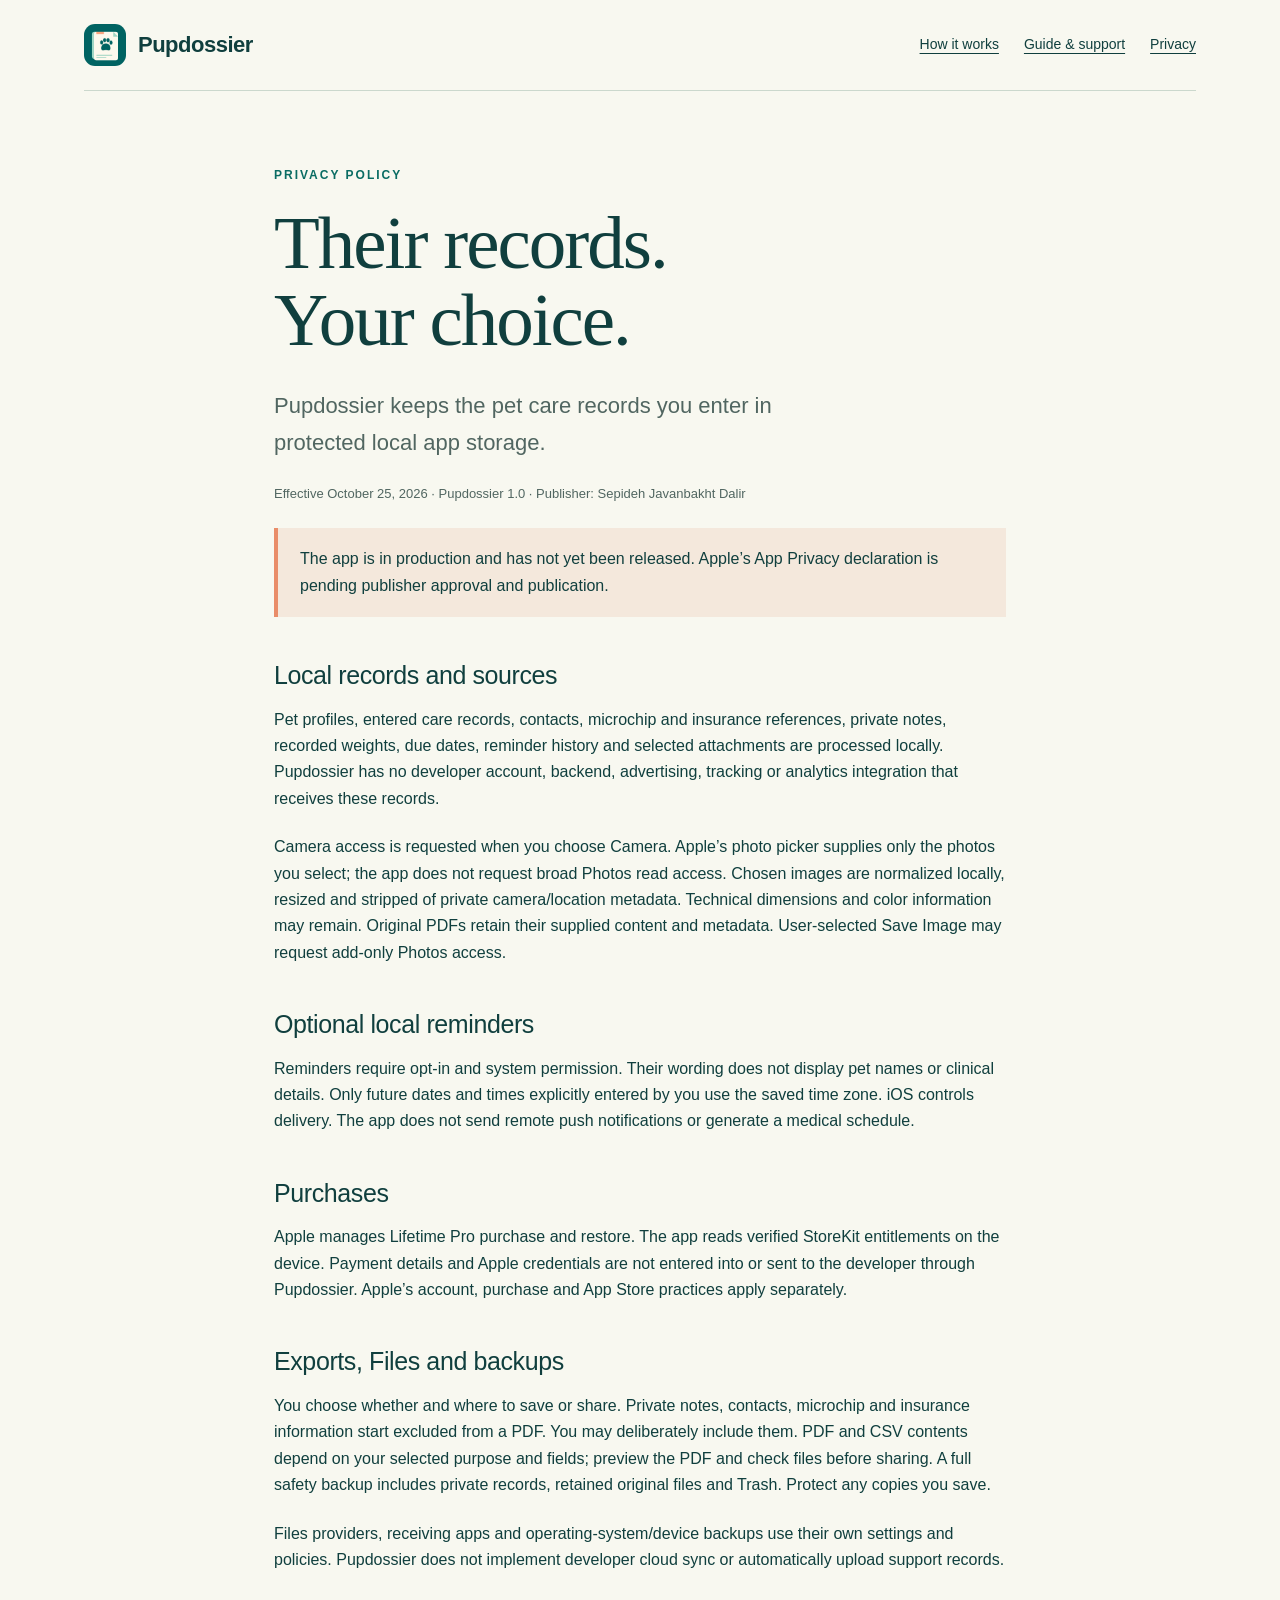
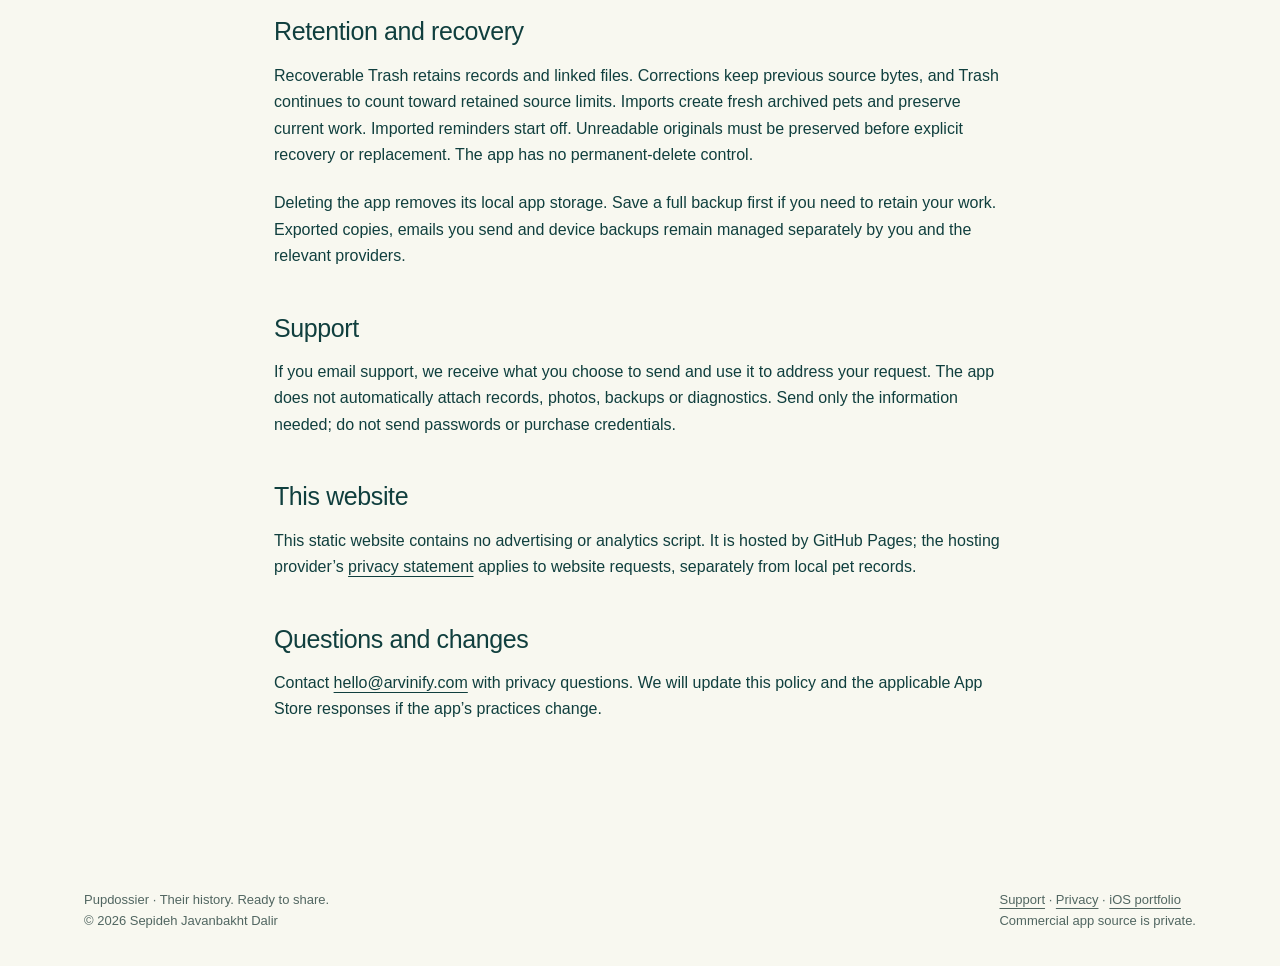
==== privacy.html @ 6c0bcf2a "Publish source-free Pupdossier product guide and privacy pages" ====
<!doctype html><html lang="en"><head><meta charset="utf-8"><meta name="viewport" content="width=device-width,initial-scale=1"><meta name="description" content="How Pupdossier handles local records, selected photos and PDFs, reminders, Apple purchases and deliberate exports."><title>Pupdossier — Privacy policy</title><link rel="icon" href="assets/icon.png"><link rel="stylesheet" href="styles.css"></head><body><header class="wrap"><nav aria-label="Main navigation"><a class="brand" href="index.html"><img src="assets/icon.png" width="42" height="42" alt="">Pupdossier</a><div class="links"><a href="index.html#how">How it works</a><a href="support.html">Guide &amp; support</a><a href="privacy.html">Privacy</a></div></nav></header><main class="document"><p class="eyebrow">Privacy policy</p><h1>Their records.<br>Your choice.</h1><p class="lead">Pupdossier keeps the pet care records you enter in protected local app storage.</p><p class="small">Effective October 25, 2026 · Pupdossier 1.0 · Publisher: Sepideh Javanbakht Dalir</p><div class="notice">The app is in production and has not yet been released. Apple’s App Privacy declaration is pending publisher approval and publication.</div><h2>Local records and sources</h2><p>Pet profiles, entered care records, contacts, microchip and insurance references, private notes, recorded weights, due dates, reminder history and selected attachments are processed locally. Pupdossier has no developer account, backend, advertising, tracking or analytics integration that receives these records.</p><p>Camera access is requested when you choose Camera. Apple’s photo picker supplies only the photos you select; the app does not request broad Photos read access. Chosen images are normalized locally, resized and stripped of private camera/location metadata. Technical dimensions and color information may remain. Original PDFs retain their supplied content and metadata. User-selected Save Image may request add-only Photos access.</p><h2>Optional local reminders</h2><p>Reminders require opt-in and system permission. Their wording does not display pet names or clinical details. Only future dates and times explicitly entered by you use the saved time zone. iOS controls delivery. The app does not send remote push notifications or generate a medical schedule.</p><h2>Purchases</h2><p>Apple manages Lifetime Pro purchase and restore. The app reads verified StoreKit entitlements on the device. Payment details and Apple credentials are not entered into or sent to the developer through Pupdossier. Apple’s account, purchase and App Store practices apply separately.</p><h2>Exports, Files and backups</h2><p>You choose whether and where to save or share. Private notes, contacts, microchip and insurance information start excluded from a PDF. You may deliberately include them. PDF and CSV contents depend on your selected purpose and fields; preview the PDF and check files before sharing. A full safety backup includes private records, retained original files and Trash. Protect any copies you save.</p><p>Files providers, receiving apps and operating-system/device backups use their own settings and policies. Pupdossier does not implement developer cloud sync or automatically upload support records.</p><h2>Retention and recovery</h2><p>Recoverable Trash retains records and linked files. Corrections keep previous source bytes, and Trash continues to count toward retained source limits. Imports create fresh archived pets and preserve current work. Imported reminders start off. Unreadable originals must be preserved before explicit recovery or replacement. The app has no permanent-delete control.</p><p>Deleting the app removes its local app storage. Save a full backup first if you need to retain your work. Exported copies, emails you send and device backups remain managed separately by you and the relevant providers.</p><h2>Support</h2><p>If you email support, we receive what you choose to send and use it to address your request. The app does not automatically attach records, photos, backups or diagnostics. Send only the information needed; do not send passwords or purchase credentials.</p><h2>This website</h2><p>This static website contains no advertising or analytics script. It is hosted by GitHub Pages; the hosting provider’s <a href="https://docs.github.com/en/site-policy/privacy-policies/github-general-privacy-statement">privacy statement</a> applies to website requests, separately from local pet records.</p><h2>Questions and changes</h2><p>Contact <a href="mailto:hello@arvinify.com">hello@arvinify.com</a> with privacy questions. We will update this policy and the applicable App Store responses if the app’s practices change.</p></main><footer><div class="wrap"><span>Pupdossier · Their history. Ready to share.<br>© 2026 Sepideh Javanbakht Dalir</span><span><a href="support.html">Support</a> · <a href="privacy.html">Privacy</a> · <a href="https://github.com/sepidehdalir/ios-app-portfolio">iOS portfolio</a><br>Commercial app source is private.</span></div></footer></body></html>
---- styles.css ----
@charset "UTF-8";:root{--paper:#f8f8f0;--ink:#103f3e;--teal:#0a6c63;--mint:#c9e6d8;--coral:#e98d69;--line:#cbd8cd;--muted:#516661}*{box-sizing:border-box}html{scroll-behavior:smooth}body{margin:0;background:var(--paper);color:var(--ink);font-family:ui-sans-serif,-apple-system,BlinkMacSystemFont,"Segoe UI",sans-serif;line-height:1.65}a{color:inherit;text-underline-offset:4px}a:focus-visible,button:focus-visible,summary:focus-visible{outline:3px solid #b55332;outline-offset:5px}.wrap{max-width:1240px;margin:auto;padding:0 5vw}nav{display:flex;align-items:center;justify-content:space-between;gap:24px;padding-top:24px;padding-bottom:24px;border-bottom:1px solid var(--line)}.brand{display:flex;align-items:center;gap:12px;font-size:22px;font-weight:750;text-decoration:none;letter-spacing:-.5px}.brand img{border-radius:11px}nav .links{display:flex;gap:25px;flex-wrap:wrap;font-size:14px}.status{font-size:12px;letter-spacing:1.3px;text-transform:uppercase;display:inline-block;border:1px solid var(--teal);border-radius:30px;padding:6px 12px;margin-bottom:20px}.eyebrow{font-size:12px;font-weight:750;letter-spacing:2px;text-transform:uppercase;color:var(--teal);margin:0 0 18px}h1,h2,h3,p{margin-top:0}h1,h2{font-family:Georgia,"Times New Roman",serif;font-weight:500;line-height:1.03;letter-spacing:-2px}h1{font-size:clamp(58px,6.8vw,98px);margin-bottom:30px}h2{font-size:clamp(40px,4.8vw,64px);margin-bottom:26px}h3{font-size:22px;line-height:1.3}p{margin-bottom:22px}.lead{font-size:clamp(18px,2vw,22px);max-width:550px;color:var(--muted)}.hero{display:grid;grid-template-columns:1fr 1fr;gap:8%;padding-top:72px;padding-bottom:90px;align-items:center}.button{display:inline-flex;align-items:center;justify-content:center;min-height:48px;padding:11px 22px;border-radius:7px;background:var(--teal);color:white;font-weight:650;text-decoration:none;border:1px solid var(--teal)}.actions{display:flex;align-items:center;gap:24px;flex-wrap:wrap;margin:28px 0}.small{font-size:13px;color:var(--muted)}.proof{background:var(--mint);border-radius:100px 12px 12px 12px;padding:45px 34px 28px;position:relative}.proof img{display:block;width:88%;margin:0 auto;box-shadow:0 15px 34px #103f3e25;transform:rotate(-3deg)}.proof figcaption{font-size:12px;margin:24px 0 0}.index-tab{position:absolute;top:22px;right:16px;background:var(--coral);font:28px Georgia,serif;letter-spacing:1px;writing-mode:vertical-rl;border-radius:8px;padding:20px 10px}.strip{background:var(--ink);color:var(--paper);padding:28px 0}.strip .wrap{display:flex;justify-content:space-between;gap:25px;flex-wrap:wrap}.strip span{font-size:16px}.section{padding-top:100px;padding-bottom:100px;border-bottom:1px solid var(--line)}.section-head{max-width:700px;margin-bottom:40px}.tour-grid{display:grid;grid-template-columns:1fr 1fr;gap:9%;align-items:start}.step{display:grid;grid-template-columns:52px 1fr;gap:15px;padding:25px 0;border-top:1px solid var(--line)}.step .number{font:30px Georgia,serif;color:#ac4b2a}.step p{color:var(--muted);margin-bottom:0}.device-pair{display:flex;gap:18px;align-items:flex-start;padding:25px;background:#e7e9de;border-radius:16px}.device-pair img{width:calc(50% - 9px);border:7px solid #172f2d;border-radius:25px;box-shadow:0 14px 28px #103f3e1a}.device-pair img:nth-child(2){margin-top:100px}.note{margin-top:16px;font-size:12px;color:var(--muted)}.records{display:grid;grid-template-columns:1fr 1fr;gap:7%;align-items:start}.source-image{max-width:350px;width:100%;border:8px solid #193a37;border-radius:28px;display:block;margin:auto}.record-types{display:flex;gap:10px;flex-wrap:wrap;margin:28px 0}.record-types span{border:1px solid var(--line);border-radius:30px;padding:7px 14px;font-size:14px}.choice{display:grid;grid-template-columns:1.1fr 1fr;gap:0;margin-top:35px;border:1px solid var(--line);border-radius:16px;overflow:hidden}.choice>div{padding:40px}.choice>div:first-child{background:var(--mint)}ul{padding-left:22px}li{padding-bottom:9px}.quiet{background:#e8ecdf}.document{max-width:860px;padding:75px 5vw 110px;margin:auto}.document h1{font-size:clamp(48px,6vw,75px)}.document h2{font-family:inherit;font-size:25px;letter-spacing:-.4px;line-height:1.3;margin:42px 0 15px}.notice{border-left:4px solid var(--coral);padding:18px 22px;background:#f4e8dc;margin:24px 0}.document details{border-top:1px solid var(--line);padding:20px 0}.document summary{cursor:pointer;font-size:20px;font-weight:650}.document details p{margin:18px 0 0}footer{padding:34px 0;font-size:13px;color:var(--muted)}footer .wrap{display:flex;justify-content:space-between;gap:30px;flex-wrap:wrap}@media(max-width:760px){.hero,.tour-grid,.records,.choice{grid-template-columns:1fr}.hero{gap:35px;padding-top:42px;padding-bottom:50px}.proof{margin:0}.proof img{max-height:620px;width:auto;max-width:90%}.section{padding-top:60px;padding-bottom:60px}.device-pair{margin-top:28px}.source-image{margin-top:30px;max-width:310px}nav{align-items:flex-start;flex-wrap:wrap}.links{gap:16px!important}.strip .wrap{gap:12px}.choice>div{padding:28px}h1,h2{letter-spacing:-1.6px}}@media(prefers-reduced-motion:reduce){html{scroll-behavior:auto}}
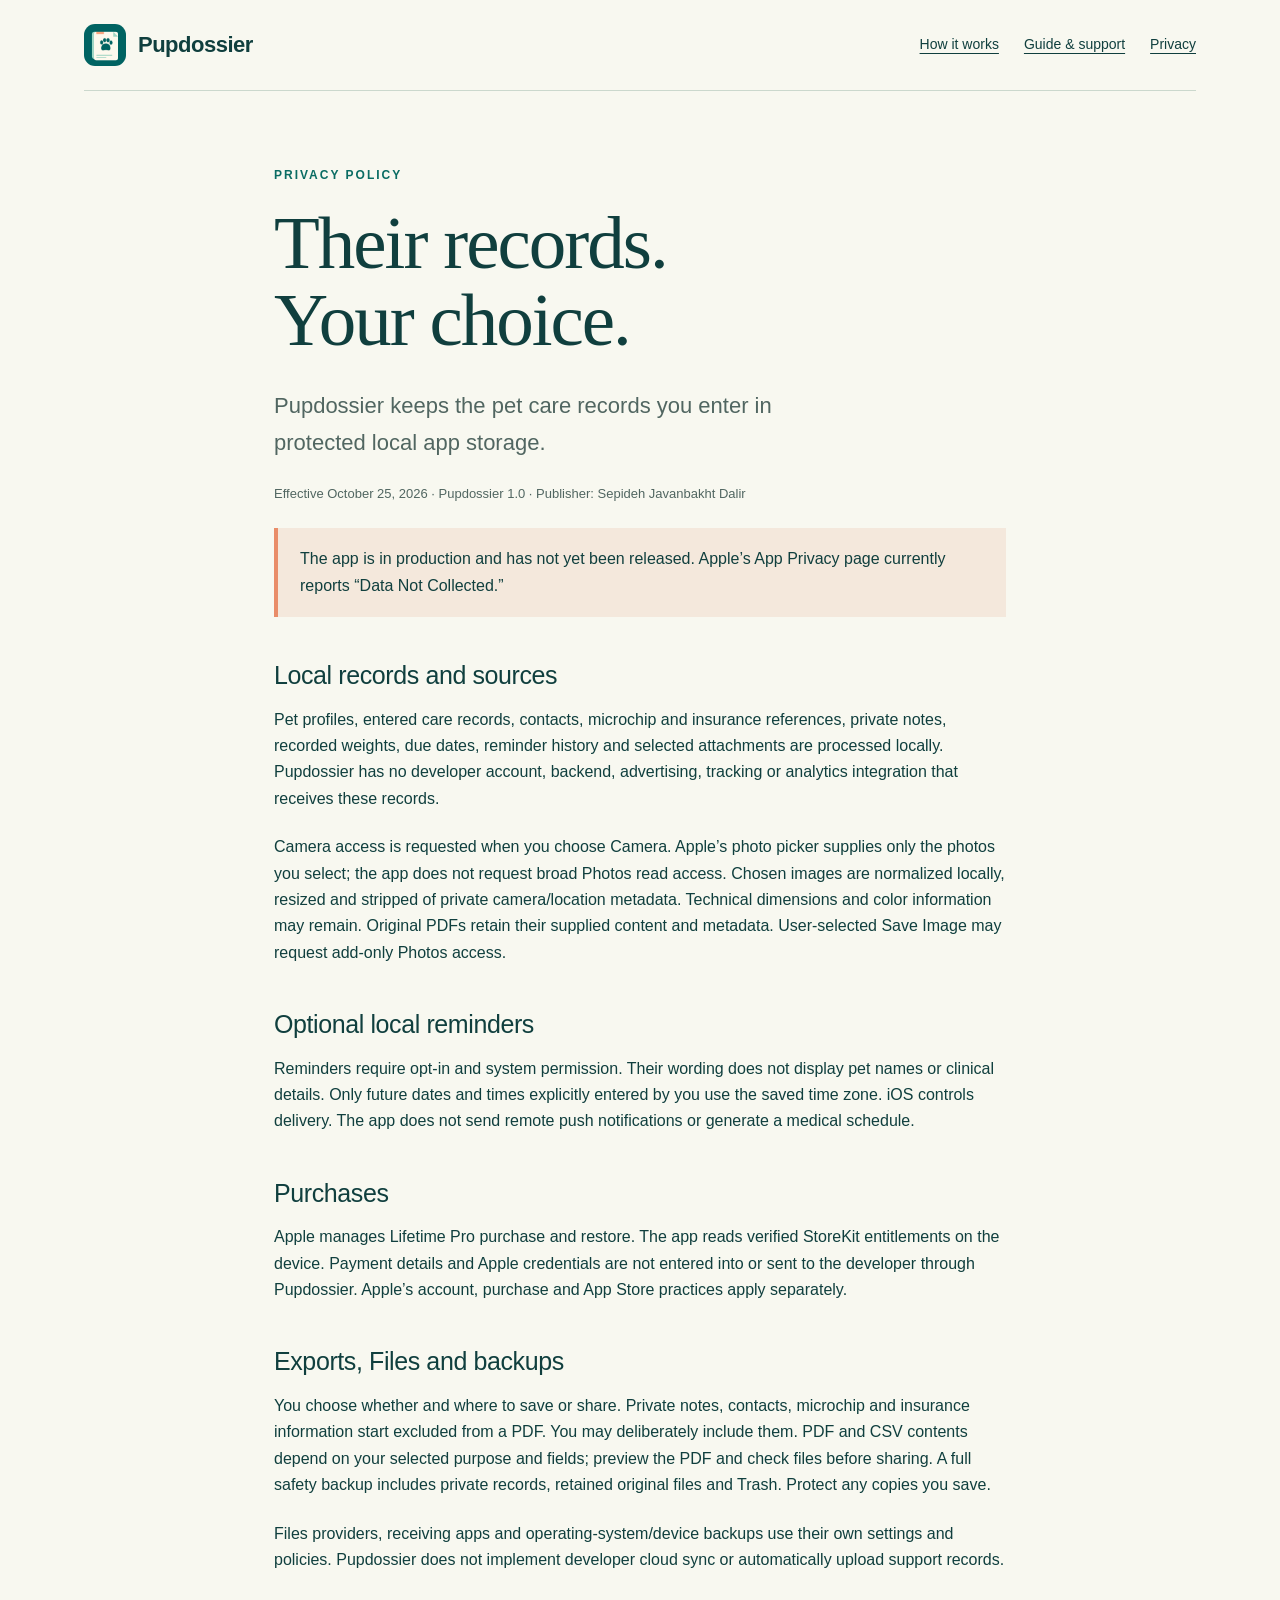
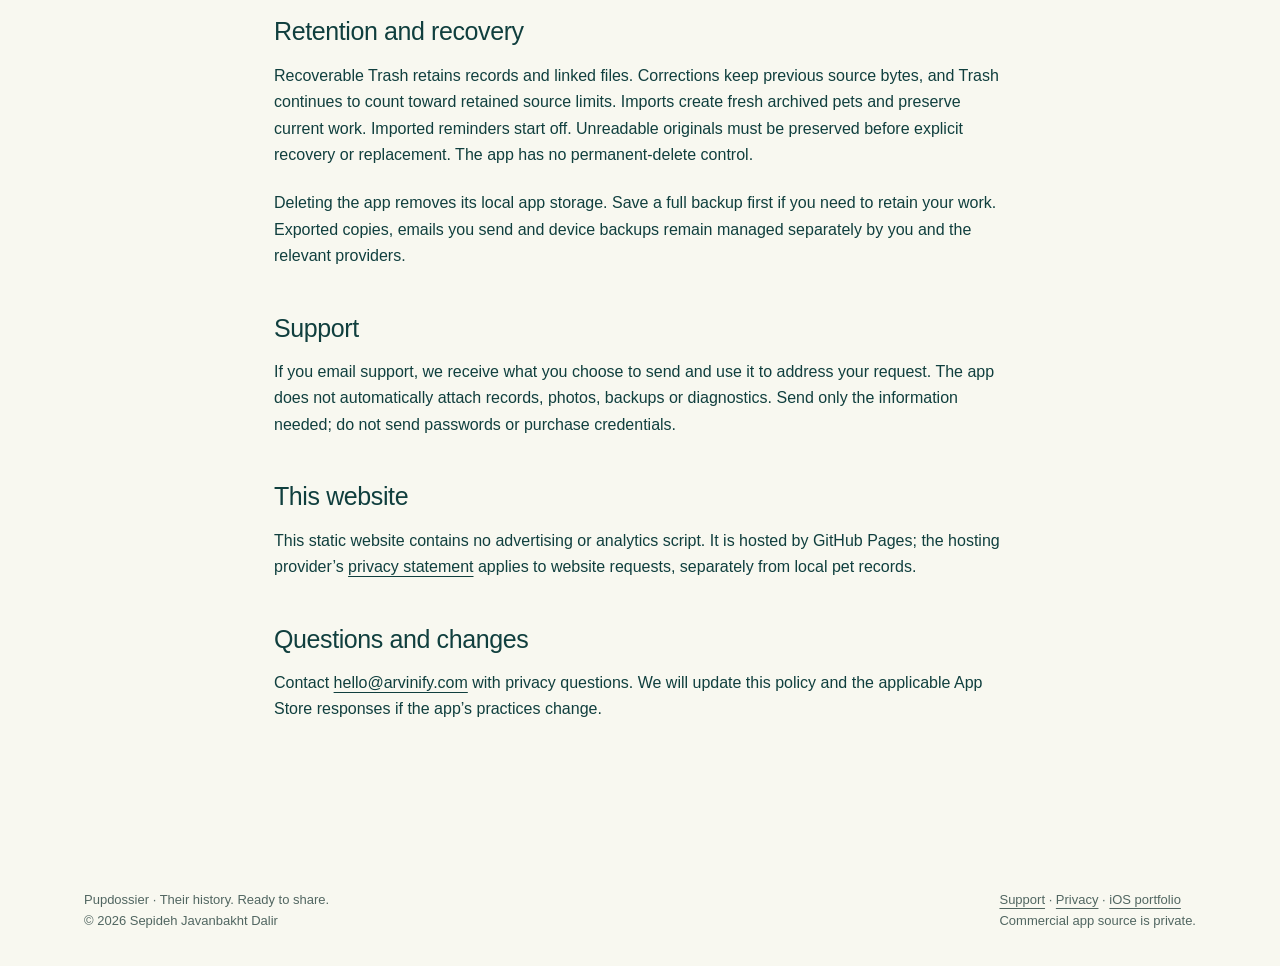
==== commit 24fe20f1: "Reflect published App Privacy readback" ====
--- a/privacy.html
+++ b/privacy.html
@@ -1 +1 @@
-<!doctype html><html lang="en"><head><meta charset="utf-8"><meta name="viewport" content="width=device-width,initial-scale=1"><meta name="description" content="How Pupdossier handles local records, selected photos and PDFs, reminders, Apple purchases and deliberate exports."><title>Pupdossier — Privacy policy</title><link rel="icon" href="assets/icon.png"><link rel="stylesheet" href="styles.css"></head><body><header class="wrap"><nav aria-label="Main navigation"><a class="brand" href="index.html"><img src="assets/icon.png" width="42" height="42" alt="">Pupdossier</a><div class="links"><a href="index.html#how">How it works</a><a href="support.html">Guide &amp; support</a><a href="privacy.html">Privacy</a></div></nav></header><main class="document"><p class="eyebrow">Privacy policy</p><h1>Their records.<br>Your choice.</h1><p class="lead">Pupdossier keeps the pet care records you enter in protected local app storage.</p><p class="small">Effective October 25, 2026 · Pupdossier 1.0 · Publisher: Sepideh Javanbakht Dalir</p><div class="notice">The app is in production and has not yet been released. Apple’s App Privacy declaration is pending publisher approval and publication.</div><h2>Local records and sources</h2><p>Pet profiles, entered care records, contacts, microchip and insurance references, private notes, recorded weights, due dates, reminder history and selected attachments are processed locally. Pupdossier has no developer account, backend, advertising, tracking or analytics integration that receives these records.</p><p>Camera access is requested when you choose Camera. Apple’s photo picker supplies only the photos you select; the app does not request broad Photos read access. Chosen images are normalized locally, resized and stripped of private camera/location metadata. Technical dimensions and color information may remain. Original PDFs retain their supplied content and metadata. User-selected Save Image may request add-only Photos access.</p><h2>Optional local reminders</h2><p>Reminders require opt-in and system permission. Their wording does not display pet names or clinical details. Only future dates and times explicitly entered by you use the saved time zone. iOS controls delivery. The app does not send remote push notifications or generate a medical schedule.</p><h2>Purchases</h2><p>Apple manages Lifetime Pro purchase and restore. The app reads verified StoreKit entitlements on the device. Payment details and Apple credentials are not entered into or sent to the developer through Pupdossier. Apple’s account, purchase and App Store practices apply separately.</p><h2>Exports, Files and backups</h2><p>You choose whether and where to save or share. Private notes, contacts, microchip and insurance information start excluded from a PDF. You may deliberately include them. PDF and CSV contents depend on your selected purpose and fields; preview the PDF and check files before sharing. A full safety backup includes private records, retained original files and Trash. Protect any copies you save.</p><p>Files providers, receiving apps and operating-system/device backups use their own settings and policies. Pupdossier does not implement developer cloud sync or automatically upload support records.</p><h2>Retention and recovery</h2><p>Recoverable Trash retains records and linked files. Corrections keep previous source bytes, and Trash continues to count toward retained source limits. Imports create fresh archived pets and preserve current work. Imported reminders start off. Unreadable originals must be preserved before explicit recovery or replacement. The app has no permanent-delete control.</p><p>Deleting the app removes its local app storage. Save a full backup first if you need to retain your work. Exported copies, emails you send and device backups remain managed separately by you and the relevant providers.</p><h2>Support</h2><p>If you email support, we receive what you choose to send and use it to address your request. The app does not automatically attach records, photos, backups or diagnostics. Send only the information needed; do not send passwords or purchase credentials.</p><h2>This website</h2><p>This static website contains no advertising or analytics script. It is hosted by GitHub Pages; the hosting provider’s <a href="https://docs.github.com/en/site-policy/privacy-policies/github-general-privacy-statement">privacy statement</a> applies to website requests, separately from local pet records.</p><h2>Questions and changes</h2><p>Contact <a href="mailto:hello@arvinify.com">hello@arvinify.com</a> with privacy questions. We will update this policy and the applicable App Store responses if the app’s practices change.</p></main><footer><div class="wrap"><span>Pupdossier · Their history. Ready to share.<br>© 2026 Sepideh Javanbakht Dalir</span><span><a href="support.html">Support</a> · <a href="privacy.html">Privacy</a> · <a href="https://github.com/sepidehdalir/ios-app-portfolio">iOS portfolio</a><br>Commercial app source is private.</span></div></footer></body></html>+<!doctype html><html lang="en"><head><meta charset="utf-8"><meta name="viewport" content="width=device-width,initial-scale=1"><meta name="description" content="How Pupdossier handles local records, selected photos and PDFs, reminders, Apple purchases and deliberate exports."><title>Pupdossier — Privacy policy</title><link rel="icon" href="assets/icon.png"><link rel="stylesheet" href="styles.css"></head><body><header class="wrap"><nav aria-label="Main navigation"><a class="brand" href="index.html"><img src="assets/icon.png" width="42" height="42" alt="">Pupdossier</a><div class="links"><a href="index.html#how">How it works</a><a href="support.html">Guide &amp; support</a><a href="privacy.html">Privacy</a></div></nav></header><main class="document"><p class="eyebrow">Privacy policy</p><h1>Their records.<br>Your choice.</h1><p class="lead">Pupdossier keeps the pet care records you enter in protected local app storage.</p><p class="small">Effective October 25, 2026 · Pupdossier 1.0 · Publisher: Sepideh Javanbakht Dalir</p><div class="notice">The app is in production and has not yet been released. Apple’s App Privacy page currently reports “Data Not Collected.”</div><h2>Local records and sources</h2><p>Pet profiles, entered care records, contacts, microchip and insurance references, private notes, recorded weights, due dates, reminder history and selected attachments are processed locally. Pupdossier has no developer account, backend, advertising, tracking or analytics integration that receives these records.</p><p>Camera access is requested when you choose Camera. Apple’s photo picker supplies only the photos you select; the app does not request broad Photos read access. Chosen images are normalized locally, resized and stripped of private camera/location metadata. Technical dimensions and color information may remain. Original PDFs retain their supplied content and metadata. User-selected Save Image may request add-only Photos access.</p><h2>Optional local reminders</h2><p>Reminders require opt-in and system permission. Their wording does not display pet names or clinical details. Only future dates and times explicitly entered by you use the saved time zone. iOS controls delivery. The app does not send remote push notifications or generate a medical schedule.</p><h2>Purchases</h2><p>Apple manages Lifetime Pro purchase and restore. The app reads verified StoreKit entitlements on the device. Payment details and Apple credentials are not entered into or sent to the developer through Pupdossier. Apple’s account, purchase and App Store practices apply separately.</p><h2>Exports, Files and backups</h2><p>You choose whether and where to save or share. Private notes, contacts, microchip and insurance information start excluded from a PDF. You may deliberately include them. PDF and CSV contents depend on your selected purpose and fields; preview the PDF and check files before sharing. A full safety backup includes private records, retained original files and Trash. Protect any copies you save.</p><p>Files providers, receiving apps and operating-system/device backups use their own settings and policies. Pupdossier does not implement developer cloud sync or automatically upload support records.</p><h2>Retention and recovery</h2><p>Recoverable Trash retains records and linked files. Corrections keep previous source bytes, and Trash continues to count toward retained source limits. Imports create fresh archived pets and preserve current work. Imported reminders start off. Unreadable originals must be preserved before explicit recovery or replacement. The app has no permanent-delete control.</p><p>Deleting the app removes its local app storage. Save a full backup first if you need to retain your work. Exported copies, emails you send and device backups remain managed separately by you and the relevant providers.</p><h2>Support</h2><p>If you email support, we receive what you choose to send and use it to address your request. The app does not automatically attach records, photos, backups or diagnostics. Send only the information needed; do not send passwords or purchase credentials.</p><h2>This website</h2><p>This static website contains no advertising or analytics script. It is hosted by GitHub Pages; the hosting provider’s <a href="https://docs.github.com/en/site-policy/privacy-policies/github-general-privacy-statement">privacy statement</a> applies to website requests, separately from local pet records.</p><h2>Questions and changes</h2><p>Contact <a href="mailto:hello@arvinify.com">hello@arvinify.com</a> with privacy questions. We will update this policy and the applicable App Store responses if the app’s practices change.</p></main><footer><div class="wrap"><span>Pupdossier · Their history. Ready to share.<br>© 2026 Sepideh Javanbakht Dalir</span><span><a href="support.html">Support</a> · <a href="privacy.html">Privacy</a> · <a href="https://github.com/sepidehdalir/ios-app-portfolio">iOS portfolio</a><br>Commercial app source is private.</span></div></footer></body></html>
